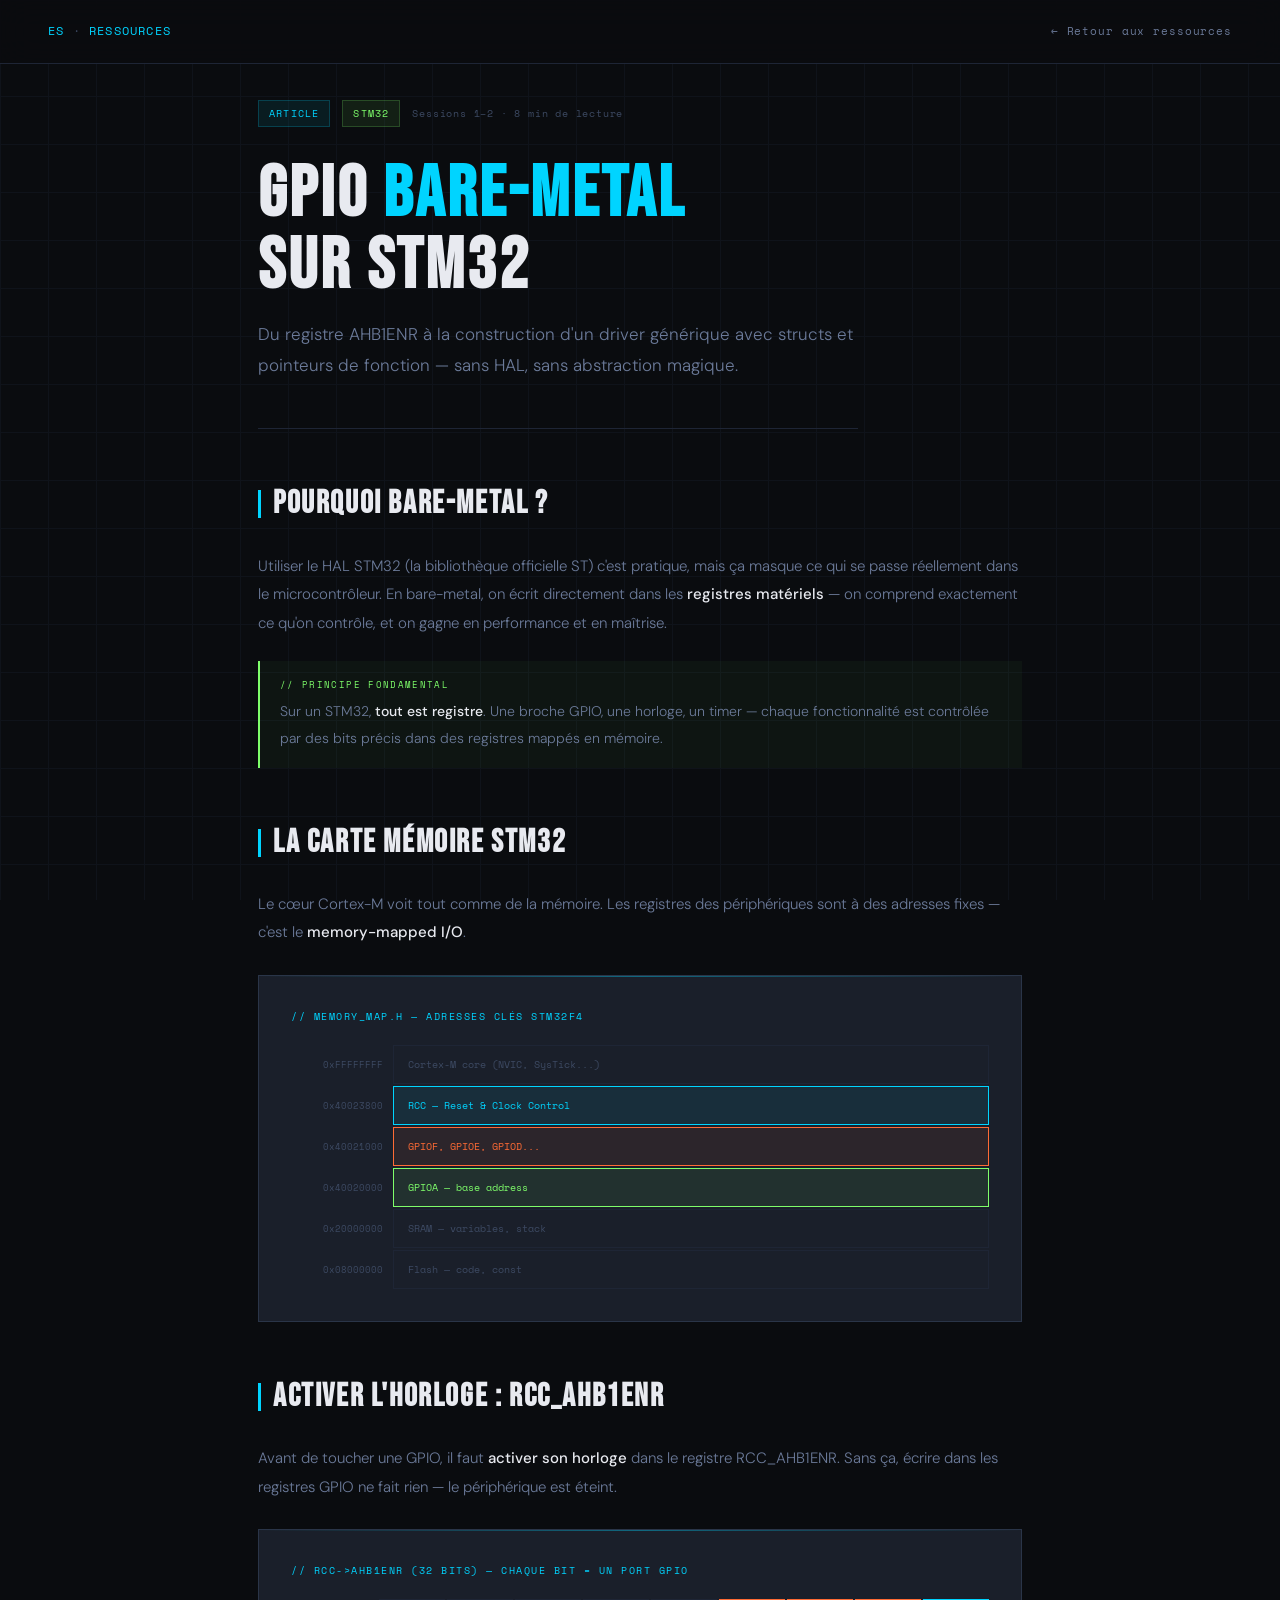
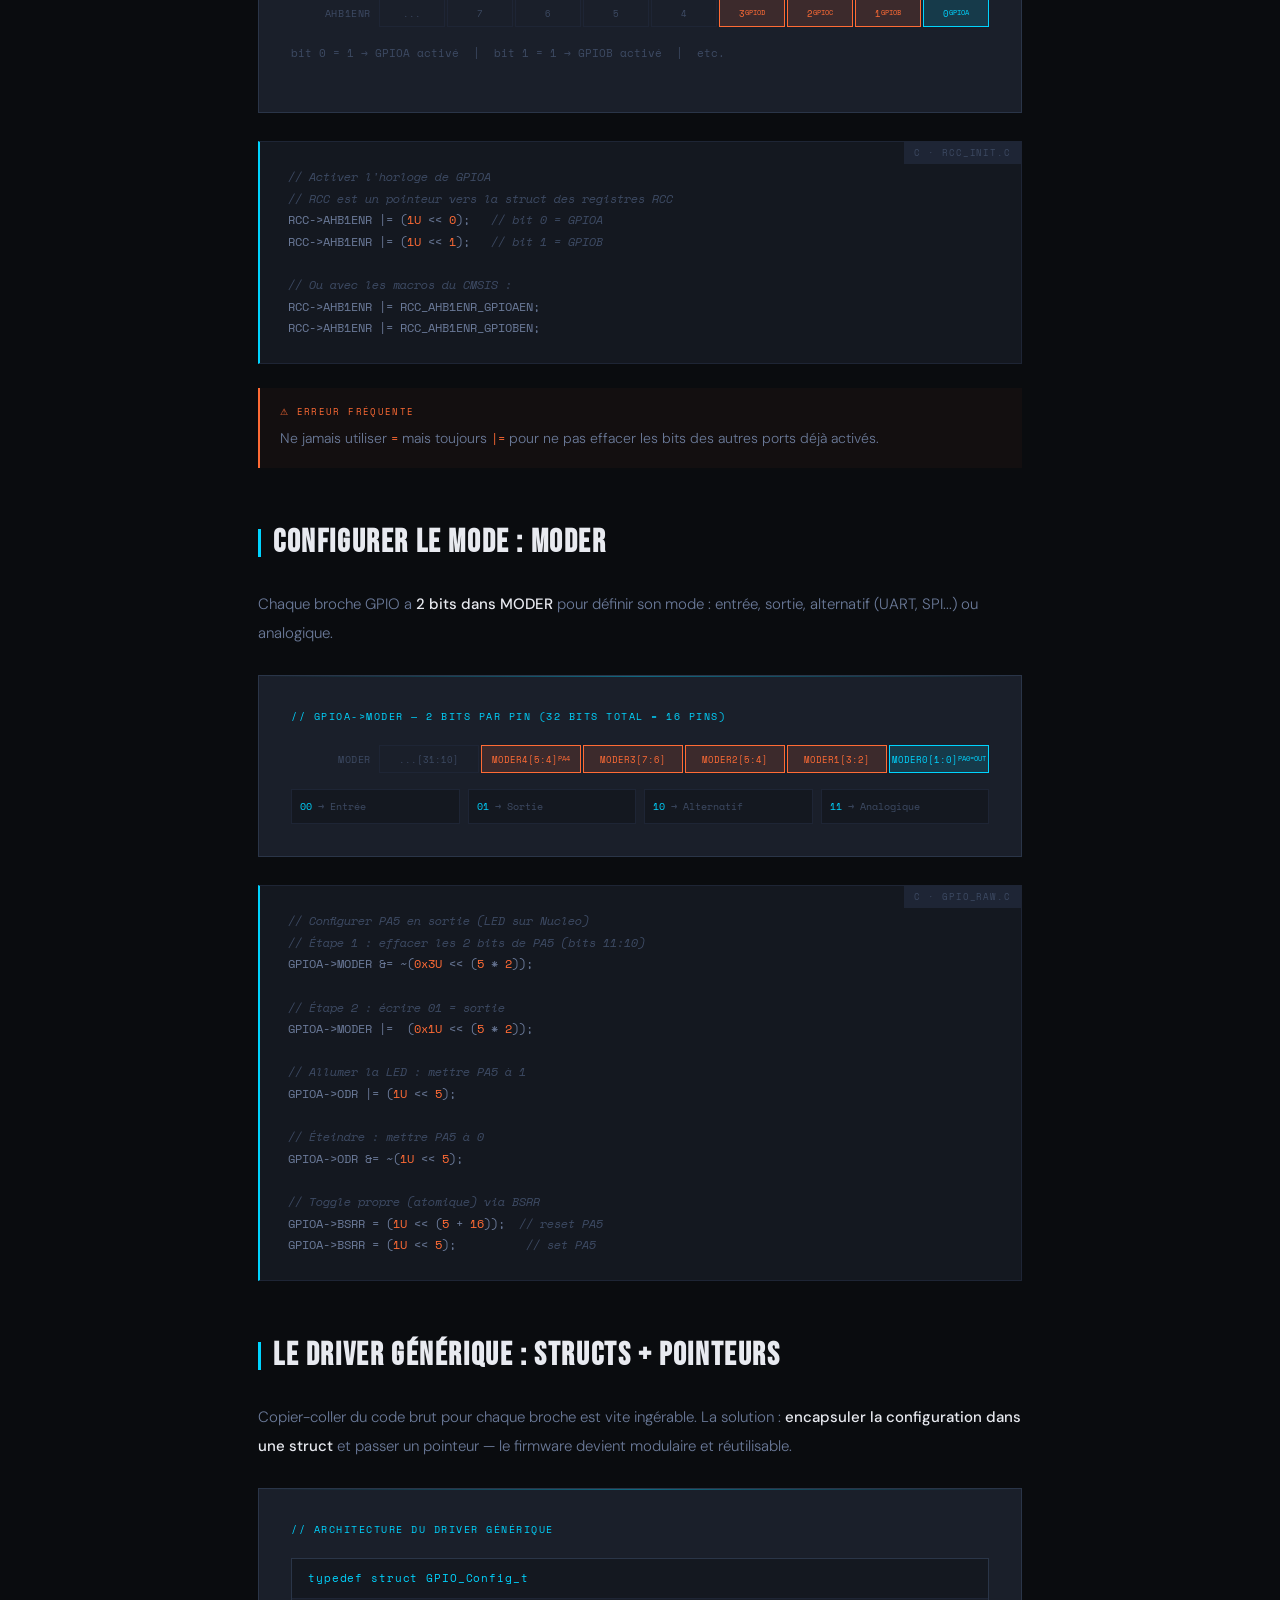
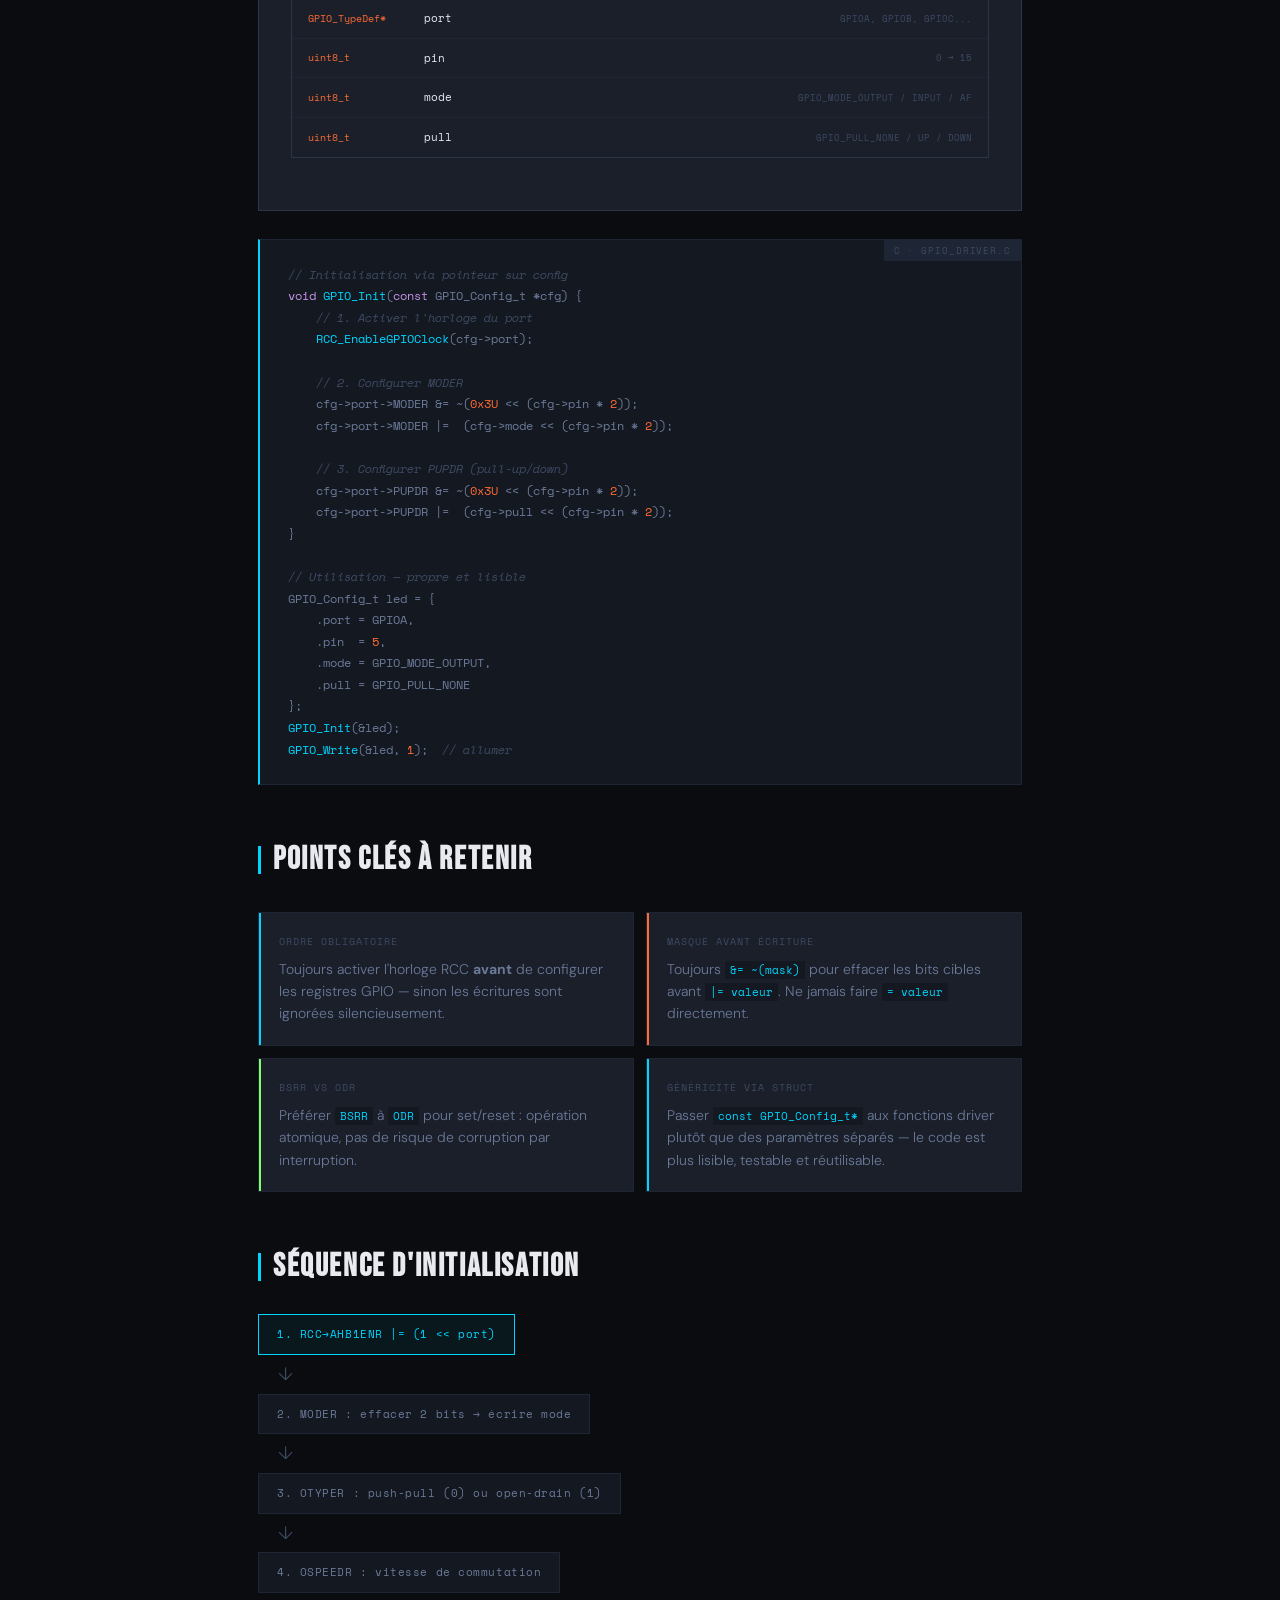
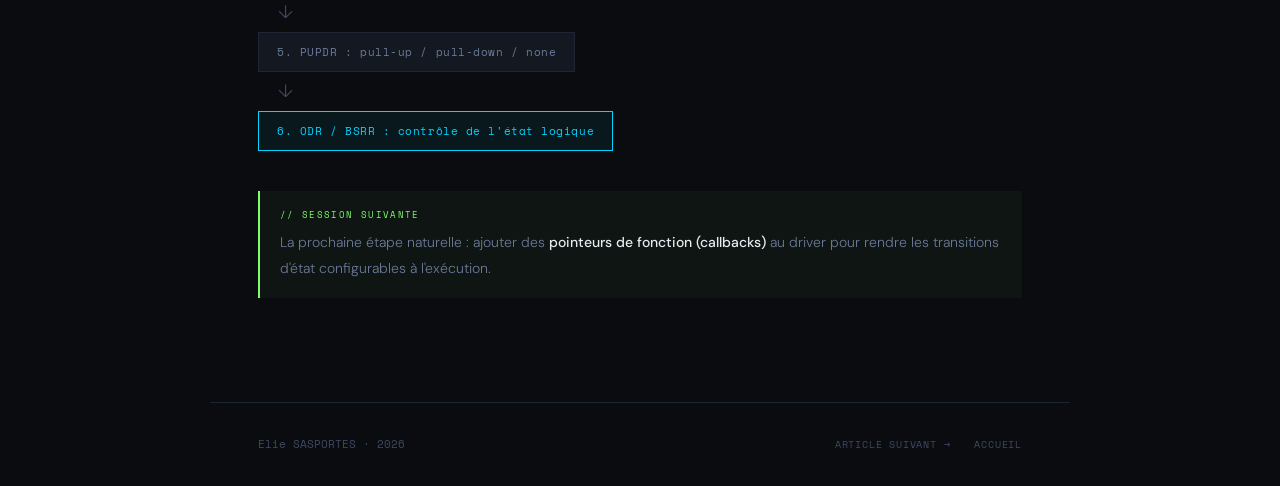
==== article-gpio.html @ da117391 "website and articles" ====
<!DOCTYPE html>
<html lang="fr">
<head>
<meta charset="UTF-8">
<meta name="viewport" content="width=device-width, initial-scale=1.0">
<title>GPIO bare-metal sur STM32 — Elie SASPORTES</title>
<link href="https://fonts.googleapis.com/css2?family=Space+Mono:wght@400;700&family=DM+Sans:opsz,wght@9..40,300;9..40,400;9..40,500&family=Bebas+Neue&display=swap" rel="stylesheet">
<style>
  :root { --bg:#0a0c0f;--bg2:#0f1217;--bg3:#141820;--surface:#1a1f2a;--border:#1e2535;--border-bright:#2a3548;--text:#e8eaf0;--text-muted:#6b7a99;--text-dim:#3d4a63;--accent:#00d4ff;--accent2:#ff6b35;--accent3:#7fff6b; }
  *,*::before,*::after{box-sizing:border-box;margin:0;padding:0}
  html{scroll-behavior:smooth}
  body{background:var(--bg);color:var(--text);font-family:'DM Sans',sans-serif;font-weight:300;line-height:1.7}
  body::before{content:'';position:fixed;inset:0;background-image:linear-gradient(var(--border) 1px,transparent 1px),linear-gradient(90deg,var(--border) 1px,transparent 1px);background-size:48px 48px;opacity:0.3;pointer-events:none;z-index:0}

  nav{position:fixed;top:0;left:0;right:0;z-index:100;display:flex;align-items:center;justify-content:space-between;padding:0 48px;height:64px;background:rgba(10,12,15,0.9);backdrop-filter:blur(16px);border-bottom:1px solid var(--border)}
  .nav-logo{font-family:'Space Mono',monospace;font-size:12px;color:var(--accent);letter-spacing:0.1em;text-decoration:none;text-transform:uppercase}
  .nav-back{font-family:'Space Mono',monospace;font-size:11px;color:var(--text-muted);text-decoration:none;letter-spacing:0.08em;transition:color 0.2s}
  .nav-back:hover{color:var(--accent)}

  .article-wrap{max-width:860px;margin:0 auto;padding:100px 48px 80px;position:relative;z-index:1}

  .article-meta{display:flex;align-items:center;gap:12px;margin-bottom:32px}
  .meta-tag{font-family:'Space Mono',monospace;font-size:10px;color:var(--accent);background:rgba(0,212,255,0.08);border:1px solid rgba(0,212,255,0.2);padding:4px 10px;letter-spacing:0.12em;text-transform:uppercase}
  .meta-info{font-family:'Space Mono',monospace;font-size:10px;color:var(--text-dim);letter-spacing:0.08em}

  h1{font-family:'Bebas Neue',sans-serif;font-size:clamp(40px,6vw,72px);letter-spacing:0.04em;line-height:1;color:var(--text);margin-bottom:16px}
  h1 em{color:var(--accent);font-style:normal}

  .subtitle{font-size:17px;color:var(--text-muted);max-width:600px;line-height:1.8;margin-bottom:48px;padding-bottom:48px;border-bottom:1px solid var(--border)}

  h2{font-family:'Bebas Neue',sans-serif;font-size:32px;letter-spacing:0.05em;color:var(--text);margin:48px 0 20px;display:flex;align-items:center;gap:12px}
  h2::before{content:'';width:3px;height:28px;background:var(--accent);flex-shrink:0}

  h3{font-family:'Space Mono',monospace;font-size:13px;color:var(--accent);letter-spacing:0.1em;text-transform:uppercase;margin:28px 0 12px}

  p{font-size:15px;color:var(--text-muted);line-height:1.9;margin-bottom:16px}
  p strong{color:var(--text);font-weight:500}

  /* CODE BLOCKS */
  .code-block{background:var(--bg3);border:1px solid var(--border);border-left:2px solid var(--accent);padding:24px 28px;margin:24px 0;overflow-x:auto;position:relative}
  .code-block .code-label{position:absolute;top:0;right:0;font-family:'Space Mono',monospace;font-size:9px;color:var(--text-dim);background:var(--border);padding:3px 10px;letter-spacing:0.1em;text-transform:uppercase}
  pre{font-family:'Space Mono',monospace;font-size:12px;line-height:1.8;color:var(--text-muted)}
  .kw{color:#c792ea}
  .cm{color:var(--text-dim);font-style:italic}
  .num{color:var(--accent2)}
  .fn{color:var(--accent)}
  .str{color:var(--accent3)}
  .def{color:#ffcb6b}

  /* VISUAL DIAGRAMS */
  .diagram{background:var(--surface);border:1px solid var(--border-bright);padding:32px;margin:28px 0;position:relative;overflow:hidden}
  .diagram::before{content:'';position:absolute;top:0;left:0;right:0;height:1px;background:linear-gradient(90deg,transparent,var(--accent),transparent);opacity:0.4}
  .diagram-title{font-family:'Space Mono',monospace;font-size:10px;color:var(--accent);letter-spacing:0.15em;text-transform:uppercase;margin-bottom:20px}

  /* REGISTER VISUAL */
  .register{display:flex;flex-direction:column;gap:8px;margin:16px 0}
  .reg-row{display:flex;align-items:center;gap:8px}
  .reg-name{font-family:'Space Mono',monospace;font-size:10px;color:var(--text-dim);width:80px;letter-spacing:0.06em;flex-shrink:0;text-align:right}
  .reg-bits{display:flex;gap:2px;flex:1}
  .reg-bit{height:28px;flex:1;display:flex;align-items:center;justify-content:center;font-family:'Space Mono',monospace;font-size:9px;border:1px solid var(--border);color:var(--text-dim);position:relative}
  .reg-bit.on{background:rgba(0,212,255,0.15);border-color:var(--accent);color:var(--accent)}
  .reg-bit.orange{background:rgba(255,107,53,0.15);border-color:var(--accent2);color:var(--accent2)}
  .reg-bit.green{background:rgba(127,255,107,0.15);border-color:var(--accent3);color:var(--accent3)}
  .reg-bit.grp{flex:2}
  .reg-bit.grp3{flex:3}
  .reg-labels{display:flex;gap:2px;flex:1;margin-left:88px}
  .reg-label{flex:1;font-family:'Space Mono',monospace;font-size:8px;color:var(--text-dim);text-align:center;padding-top:4px}

  /* MEMORY MAP */
  .mem-map{display:flex;flex-direction:column;gap:2px}
  .mem-row{display:flex;align-items:stretch;gap:2px}
  .mem-addr{font-family:'Space Mono',monospace;font-size:9px;color:var(--text-dim);width:100px;display:flex;align-items:center;justify-content:flex-end;padding-right:8px;flex-shrink:0}
  .mem-block{flex:1;padding:10px 14px;font-family:'Space Mono',monospace;font-size:10px;border:1px solid var(--border)}
  .mem-block.active{background:rgba(0,212,255,0.08);border-color:var(--accent);color:var(--accent)}
  .mem-block.orange{background:rgba(255,107,53,0.08);border-color:var(--accent2);color:var(--accent2)}
  .mem-block.green{background:rgba(127,255,107,0.08);border-color:var(--accent3);color:var(--accent3)}
  .mem-block.dim{color:var(--text-dim)}

  /* CONCEPT CARDS */
  .concept-grid{display:grid;grid-template-columns:1fr 1fr;gap:12px;margin:24px 0}
  .concept-card{background:var(--surface);border:1px solid var(--border);padding:20px;position:relative;overflow:hidden}
  .concept-card::after{content:'';position:absolute;top:0;left:0;width:2px;height:100%;background:var(--accent)}
  .concept-card:nth-child(2)::after{background:var(--accent2)}
  .concept-card:nth-child(3)::after{background:var(--accent3)}
  .concept-card:nth-child(4)::after{background:var(--accent)}
  .concept-label{font-family:'Space Mono',monospace;font-size:10px;color:var(--text-dim);letter-spacing:0.1em;text-transform:uppercase;margin-bottom:8px}
  .concept-val{font-size:14px;color:var(--text-muted);line-height:1.6}
  .concept-val code{font-family:'Space Mono',monospace;font-size:11px;color:var(--accent);background:var(--bg3);padding:1px 5px}

  /* CALLOUT */
  .callout{border-left:2px solid var(--accent3);padding:16px 20px;background:rgba(127,255,107,0.04);margin:24px 0}
  .callout-label{font-family:'Space Mono',monospace;font-size:9px;color:var(--accent3);letter-spacing:0.15em;text-transform:uppercase;margin-bottom:6px}
  .callout p{color:var(--text-muted);font-size:14px;margin:0}

  .warn{border-left:2px solid var(--accent2);padding:16px 20px;background:rgba(255,107,53,0.04);margin:24px 0}
  .warn-label{font-family:'Space Mono',monospace;font-size:9px;color:var(--accent2);letter-spacing:0.15em;text-transform:uppercase;margin-bottom:6px}
  .warn p{color:var(--text-muted);font-size:14px;margin:0}

  /* STRUCT DIAGRAM */
  .struct-visual{border:1px solid var(--border-bright);margin:20px 0}
  .struct-header{background:var(--bg3);border-bottom:1px solid var(--border);padding:10px 16px;font-family:'Space Mono',monospace;font-size:11px;color:var(--accent);letter-spacing:0.08em}
  .struct-field{display:flex;align-items:center;border-bottom:1px solid var(--border);padding:10px 16px;gap:16px}
  .struct-field:last-child{border-bottom:none}
  .struct-type{font-family:'Space Mono',monospace;font-size:10px;color:var(--accent2);width:100px;flex-shrink:0}
  .struct-name{font-family:'Space Mono',monospace;font-size:11px;color:var(--text);flex:1}
  .struct-desc{font-family:'Space Mono',monospace;font-size:9px;color:var(--text-dim);text-align:right}

  /* FLOW */
  .flow{display:flex;flex-direction:column;gap:0;align-items:flex-start;margin:20px 0}
  .flow-step{display:flex;align-items:center;gap:12px;position:relative}
  .flow-box{background:var(--bg3);border:1px solid var(--border);padding:10px 18px;font-family:'Space Mono',monospace;font-size:11px;color:var(--text-muted);letter-spacing:0.05em}
  .flow-box.accent{border-color:var(--accent);color:var(--accent);background:rgba(0,212,255,0.06)}
  .flow-arrow{color:var(--text-dim);font-size:18px;padding:4px 0;margin-left:20px}

  footer{border-top:1px solid var(--border);padding:32px 48px;display:flex;justify-content:space-between;align-items:center;position:relative;z-index:1;max-width:860px;margin:0 auto}
  .footer-nav{display:flex;gap:24px}
  .footer-nav a{font-family:'Space Mono',monospace;font-size:10px;color:var(--text-dim);text-decoration:none;letter-spacing:0.08em;text-transform:uppercase;transition:color 0.2s}
  .footer-nav a:hover{color:var(--accent)}

  ::-webkit-scrollbar{width:4px}
  ::-webkit-scrollbar-track{background:var(--bg)}
  ::-webkit-scrollbar-thumb{background:var(--border-bright)}

  @media(max-width:640px){.article-wrap{padding:88px 20px 48px}.concept-grid{grid-template-columns:1fr}nav{padding:0 20px}}
</style>
</head>
<body>

<nav>
  <a href="index.html" class="nav-logo">ES <span style="color:var(--text-dim)">·</span> Ressources</a>
  <a href="index.html#resources" class="nav-back">← Retour aux ressources</a>
</nav>

<div class="article-wrap">

  <div class="article-meta">
    <span class="meta-tag">Article</span>
    <span class="meta-tag" style="color:var(--accent3);background:rgba(127,255,107,0.08);border-color:rgba(127,255,107,0.2)">STM32</span>
    <span class="meta-info">Sessions 1–2 · 8 min de lecture</span>
  </div>

  <h1>GPIO <em>Bare-Metal</em><br>sur STM32</h1>
  <p class="subtitle">Du registre AHB1ENR à la construction d'un driver générique avec structs et pointeurs de fonction — sans HAL, sans abstraction magique.</p>

  <!-- ── SECTION 1 ── -->
  <h2>Pourquoi bare-metal ?</h2>
  <p>Utiliser le HAL STM32 (la bibliothèque officielle ST) c'est pratique, mais ça masque ce qui se passe réellement dans le microcontrôleur. En bare-metal, on écrit directement dans les <strong>registres matériels</strong> — on comprend exactement ce qu'on contrôle, et on gagne en performance et en maîtrise.</p>

  <div class="callout">
    <div class="callout-label">// principe fondamental</div>
    <p>Sur un STM32, <strong>tout est registre</strong>. Une broche GPIO, une horloge, un timer — chaque fonctionnalité est contrôlée par des bits précis dans des registres mappés en mémoire.</p>
  </div>

  <!-- ── SECTION 2 ── -->
  <h2>La carte mémoire STM32</h2>
  <p>Le cœur Cortex-M voit tout comme de la mémoire. Les registres des périphériques sont à des adresses fixes — c'est le <strong>memory-mapped I/O</strong>.</p>

  <div class="diagram">
    <div class="diagram-title">// memory_map.h — adresses clés STM32F4</div>
    <div class="mem-map">
      <div class="mem-row"><div class="mem-addr">0xFFFFFFFF</div><div class="mem-block dim">Cortex-M core (NVIC, SysTick...)</div></div>
      <div class="mem-row"><div class="mem-addr">0x40023800</div><div class="mem-block active">RCC — Reset &amp; Clock Control</div></div>
      <div class="mem-row"><div class="mem-addr">0x40021000</div><div class="mem-block orange">GPIOF, GPIOE, GPIOD...</div></div>
      <div class="mem-row"><div class="mem-addr">0x40020000</div><div class="mem-block green">GPIOA — base address</div></div>
      <div class="mem-row"><div class="mem-addr">0x20000000</div><div class="mem-block dim">SRAM — variables, stack</div></div>
      <div class="mem-row"><div class="mem-addr">0x08000000</div><div class="mem-block dim">Flash — code, const</div></div>
    </div>
  </div>

  <!-- ── SECTION 3 ── -->
  <h2>Activer l'horloge : RCC_AHB1ENR</h2>
  <p>Avant de toucher une GPIO, il faut <strong>activer son horloge</strong> dans le registre RCC_AHB1ENR. Sans ça, écrire dans les registres GPIO ne fait rien — le périphérique est éteint.</p>

  <div class="diagram">
    <div class="diagram-title">// RCC->AHB1ENR (32 bits) — chaque bit = un port GPIO</div>
    <div class="register">
      <div class="reg-row">
        <div class="reg-name">AHB1ENR</div>
        <div class="reg-bits">
          <div class="reg-bit">...</div>
          <div class="reg-bit">7</div>
          <div class="reg-bit">6</div>
          <div class="reg-bit">5</div>
          <div class="reg-bit">4</div>
          <div class="reg-bit orange">3<br><span style="font-size:7px">GPIOD</span></div>
          <div class="reg-bit orange">2<br><span style="font-size:7px">GPIOC</span></div>
          <div class="reg-bit orange">1<br><span style="font-size:7px">GPIOB</span></div>
          <div class="reg-bit on">0<br><span style="font-size:7px">GPIOA</span></div>
        </div>
      </div>
    </div>
    <p style="font-family:'Space Mono',monospace;font-size:11px;color:var(--text-dim);margin-top:12px">bit 0 = 1 → GPIOA activé &nbsp;|&nbsp; bit 1 = 1 → GPIOB activé &nbsp;|&nbsp; etc.</p>
  </div>

  <div class="code-block">
    <span class="code-label">C · rcc_init.c</span>
    <pre><span class="cm">// Activer l'horloge de GPIOA</span>
<span class="cm">// RCC est un pointeur vers la struct des registres RCC</span>
RCC-&gt;AHB1ENR |= (<span class="num">1U</span> &lt;&lt; <span class="num">0</span>);   <span class="cm">// bit 0 = GPIOA</span>
RCC-&gt;AHB1ENR |= (<span class="num">1U</span> &lt;&lt; <span class="num">1</span>);   <span class="cm">// bit 1 = GPIOB</span>

<span class="cm">// Ou avec les macros du CMSIS :</span>
RCC-&gt;AHB1ENR |= RCC_AHB1ENR_GPIOAEN;
RCC-&gt;AHB1ENR |= RCC_AHB1ENR_GPIOBEN;</pre>
  </div>

  <div class="warn">
    <div class="warn-label">⚠ erreur fréquente</div>
    <p>Ne jamais utiliser <code style="font-family:'Space Mono',monospace;color:var(--accent2);font-size:12px">=</code> mais toujours <code style="font-family:'Space Mono',monospace;color:var(--accent2);font-size:12px">|=</code> pour ne pas effacer les bits des autres ports déjà activés.</p>
  </div>

  <!-- ── SECTION 4 ── -->
  <h2>Configurer le mode : MODER</h2>
  <p>Chaque broche GPIO a <strong>2 bits dans MODER</strong> pour définir son mode : entrée, sortie, alternatif (UART, SPI...) ou analogique.</p>

  <div class="diagram">
    <div class="diagram-title">// GPIOA->MODER — 2 bits par pin (32 bits total = 16 pins)</div>
    <div class="register">
      <div class="reg-row">
        <div class="reg-name">MODER</div>
        <div class="reg-bits">
          <div class="reg-bit grp">...[31:10]</div>
          <div class="reg-bit grp orange on">MODER4[5:4]<br><span style="font-size:7px">PA4</span></div>
          <div class="reg-bit grp orange">MODER3[7:6]</div>
          <div class="reg-bit grp orange">MODER2[5:4]</div>
          <div class="reg-bit grp orange">MODER1[3:2]</div>
          <div class="reg-bit grp on">MODER0[1:0]<br><span style="font-size:7px">PA0=OUT</span></div>
        </div>
      </div>
    </div>
    <div style="margin-top:16px;display:grid;grid-template-columns:repeat(4,1fr);gap:8px">
      <div style="font-family:'Space Mono',monospace;font-size:10px;padding:8px;background:var(--bg3);border:1px solid var(--border);color:var(--text-dim)"><span style="color:var(--accent)">00</span> → Entrée</div>
      <div style="font-family:'Space Mono',monospace;font-size:10px;padding:8px;background:var(--bg3);border:1px solid var(--border);color:var(--text-dim)"><span style="color:var(--accent)">01</span> → Sortie</div>
      <div style="font-family:'Space Mono',monospace;font-size:10px;padding:8px;background:var(--bg3);border:1px solid var(--border);color:var(--text-dim)"><span style="color:var(--accent)">10</span> → Alternatif</div>
      <div style="font-family:'Space Mono',monospace;font-size:10px;padding:8px;background:var(--bg3);border:1px solid var(--border);color:var(--text-dim)"><span style="color:var(--accent)">11</span> → Analogique</div>
    </div>
  </div>

  <div class="code-block">
    <span class="code-label">C · gpio_raw.c</span>
    <pre><span class="cm">// Configurer PA5 en sortie (LED sur Nucleo)</span>
<span class="cm">// Étape 1 : effacer les 2 bits de PA5 (bits 11:10)</span>
GPIOA-&gt;MODER &amp;= ~(<span class="num">0x3U</span> &lt;&lt; (<span class="num">5</span> * <span class="num">2</span>));

<span class="cm">// Étape 2 : écrire 01 = sortie</span>
GPIOA-&gt;MODER |=  (<span class="num">0x1U</span> &lt;&lt; (<span class="num">5</span> * <span class="num">2</span>));

<span class="cm">// Allumer la LED : mettre PA5 à 1</span>
GPIOA-&gt;ODR |= (<span class="num">1U</span> &lt;&lt; <span class="num">5</span>);

<span class="cm">// Éteindre : mettre PA5 à 0</span>
GPIOA-&gt;ODR &amp;= ~(<span class="num">1U</span> &lt;&lt; <span class="num">5</span>);

<span class="cm">// Toggle propre (atomique) via BSRR</span>
GPIOA-&gt;BSRR = (<span class="num">1U</span> &lt;&lt; (<span class="num">5</span> + <span class="num">16</span>));  <span class="cm">// reset PA5</span>
GPIOA-&gt;BSRR = (<span class="num">1U</span> &lt;&lt; <span class="num">5</span>);          <span class="cm">// set PA5</span></pre>
  </div>

  <!-- ── SECTION 5 ── -->
  <h2>Le driver générique : structs + pointeurs</h2>
  <p>Copier-coller du code brut pour chaque broche est vite ingérable. La solution : <strong>encapsuler la configuration dans une struct</strong> et passer un pointeur — le firmware devient modulaire et réutilisable.</p>

  <div class="diagram">
    <div class="diagram-title">// Architecture du driver générique</div>
    <div class="struct-visual">
      <div class="struct-header">typedef struct GPIO_Config_t</div>
      <div class="struct-field">
        <div class="struct-type">GPIO_TypeDef*</div>
        <div class="struct-name">port</div>
        <div class="struct-desc">GPIOA, GPIOB, GPIOC...</div>
      </div>
      <div class="struct-field">
        <div class="struct-type">uint8_t</div>
        <div class="struct-name">pin</div>
        <div class="struct-desc">0 → 15</div>
      </div>
      <div class="struct-field">
        <div class="struct-type">uint8_t</div>
        <div class="struct-name">mode</div>
        <div class="struct-desc">GPIO_MODE_OUTPUT / INPUT / AF</div>
      </div>
      <div class="struct-field">
        <div class="struct-type">uint8_t</div>
        <div class="struct-name">pull</div>
        <div class="struct-desc">GPIO_PULL_NONE / UP / DOWN</div>
      </div>
    </div>
  </div>

  <div class="code-block">
    <span class="code-label">C · gpio_driver.c</span>
    <pre><span class="cm">// Initialisation via pointeur sur config</span>
<span class="kw">void</span> <span class="fn">GPIO_Init</span>(<span class="kw">const</span> GPIO_Config_t *cfg) {
    <span class="cm">// 1. Activer l'horloge du port</span>
    <span class="fn">RCC_EnableGPIOClock</span>(cfg-&gt;port);

    <span class="cm">// 2. Configurer MODER</span>
    cfg-&gt;port-&gt;MODER &amp;= ~(<span class="num">0x3U</span> &lt;&lt; (cfg-&gt;pin * <span class="num">2</span>));
    cfg-&gt;port-&gt;MODER |=  (cfg-&gt;mode &lt;&lt; (cfg-&gt;pin * <span class="num">2</span>));

    <span class="cm">// 3. Configurer PUPDR (pull-up/down)</span>
    cfg-&gt;port-&gt;PUPDR &amp;= ~(<span class="num">0x3U</span> &lt;&lt; (cfg-&gt;pin * <span class="num">2</span>));
    cfg-&gt;port-&gt;PUPDR |=  (cfg-&gt;pull &lt;&lt; (cfg-&gt;pin * <span class="num">2</span>));
}

<span class="cm">// Utilisation — propre et lisible</span>
GPIO_Config_t led = {
    .port = GPIOA,
    .pin  = <span class="num">5</span>,
    .mode = GPIO_MODE_OUTPUT,
    .pull = GPIO_PULL_NONE
};
<span class="fn">GPIO_Init</span>(&amp;led);
<span class="fn">GPIO_Write</span>(&amp;led, <span class="num">1</span>);  <span class="cm">// allumer</span></pre>
  </div>

  <!-- ── SECTION 6 : POINTS CLÉS ── -->
  <h2>Points clés à retenir</h2>

  <div class="concept-grid">
    <div class="concept-card">
      <div class="concept-label">Ordre obligatoire</div>
      <div class="concept-val">Toujours activer l'horloge RCC <strong>avant</strong> de configurer les registres GPIO — sinon les écritures sont ignorées silencieusement.</div>
    </div>
    <div class="concept-card">
      <div class="concept-label">Masque avant écriture</div>
      <div class="concept-val">Toujours <code>&amp;= ~(mask)</code> pour effacer les bits cibles avant <code>|= valeur</code>. Ne jamais faire <code>= valeur</code> directement.</div>
    </div>
    <div class="concept-card">
      <div class="concept-label">BSRR vs ODR</div>
      <div class="concept-val">Préférer <code>BSRR</code> à <code>ODR</code> pour set/reset : opération atomique, pas de risque de corruption par interruption.</div>
    </div>
    <div class="concept-card">
      <div class="concept-label">Généricité via struct</div>
      <div class="concept-val">Passer <code>const GPIO_Config_t*</code> aux fonctions driver plutôt que des paramètres séparés — le code est plus lisible, testable et réutilisable.</div>
    </div>
  </div>

  <!-- ── SECTION 7 : FLOW ── -->
  <h2>Séquence d'initialisation</h2>
  <div class="flow">
    <div class="flow-step"><div class="flow-box accent">1. RCC→AHB1ENR |= (1 &lt;&lt; port)</div></div>
    <div class="flow-arrow">↓</div>
    <div class="flow-step"><div class="flow-box">2. MODER : effacer 2 bits → écrire mode</div></div>
    <div class="flow-arrow">↓</div>
    <div class="flow-step"><div class="flow-box">3. OTYPER : push-pull (0) ou open-drain (1)</div></div>
    <div class="flow-arrow">↓</div>
    <div class="flow-step"><div class="flow-box">4. OSPEEDR : vitesse de commutation</div></div>
    <div class="flow-arrow">↓</div>
    <div class="flow-step"><div class="flow-box">5. PUPDR : pull-up / pull-down / none</div></div>
    <div class="flow-arrow">↓</div>
    <div class="flow-step"><div class="flow-box accent">6. ODR / BSRR : contrôle de l'état logique</div></div>
  </div>

  <div class="callout" style="margin-top:40px">
    <div class="callout-label">// session suivante</div>
    <p>La prochaine étape naturelle : ajouter des <strong>pointeurs de fonction (callbacks)</strong> au driver pour rendre les transitions d'état configurables à l'exécution.</p>
  </div>

</div>

<footer style="max-width:860px;margin:0 auto;padding:32px 48px;border-top:1px solid var(--border);display:flex;justify-content:space-between;align-items:center;position:relative;z-index:1">
  <div style="font-family:'Space Mono',monospace;font-size:11px;color:var(--text-dim)">Elie SASPORTES · 2026</div>
  <div style="display:flex;gap:24px">
    <a href="article-architecture.html" style="font-family:'Space Mono',monospace;font-size:10px;color:var(--text-dim);text-decoration:none;letter-spacing:0.08em;text-transform:uppercase;transition:color 0.2s" onmouseover="this.style.color='var(--accent)'" onmouseout="this.style.color='var(--text-dim)'">Article suivant →</a>
    <a href="index.html" style="font-family:'Space Mono',monospace;font-size:10px;color:var(--text-dim);text-decoration:none;letter-spacing:0.08em;text-transform:uppercase;transition:color 0.2s" onmouseover="this.style.color='var(--accent)'" onmouseout="this.style.color='var(--text-dim)'">Accueil</a>
  </div>
</footer>

</body>
</html>
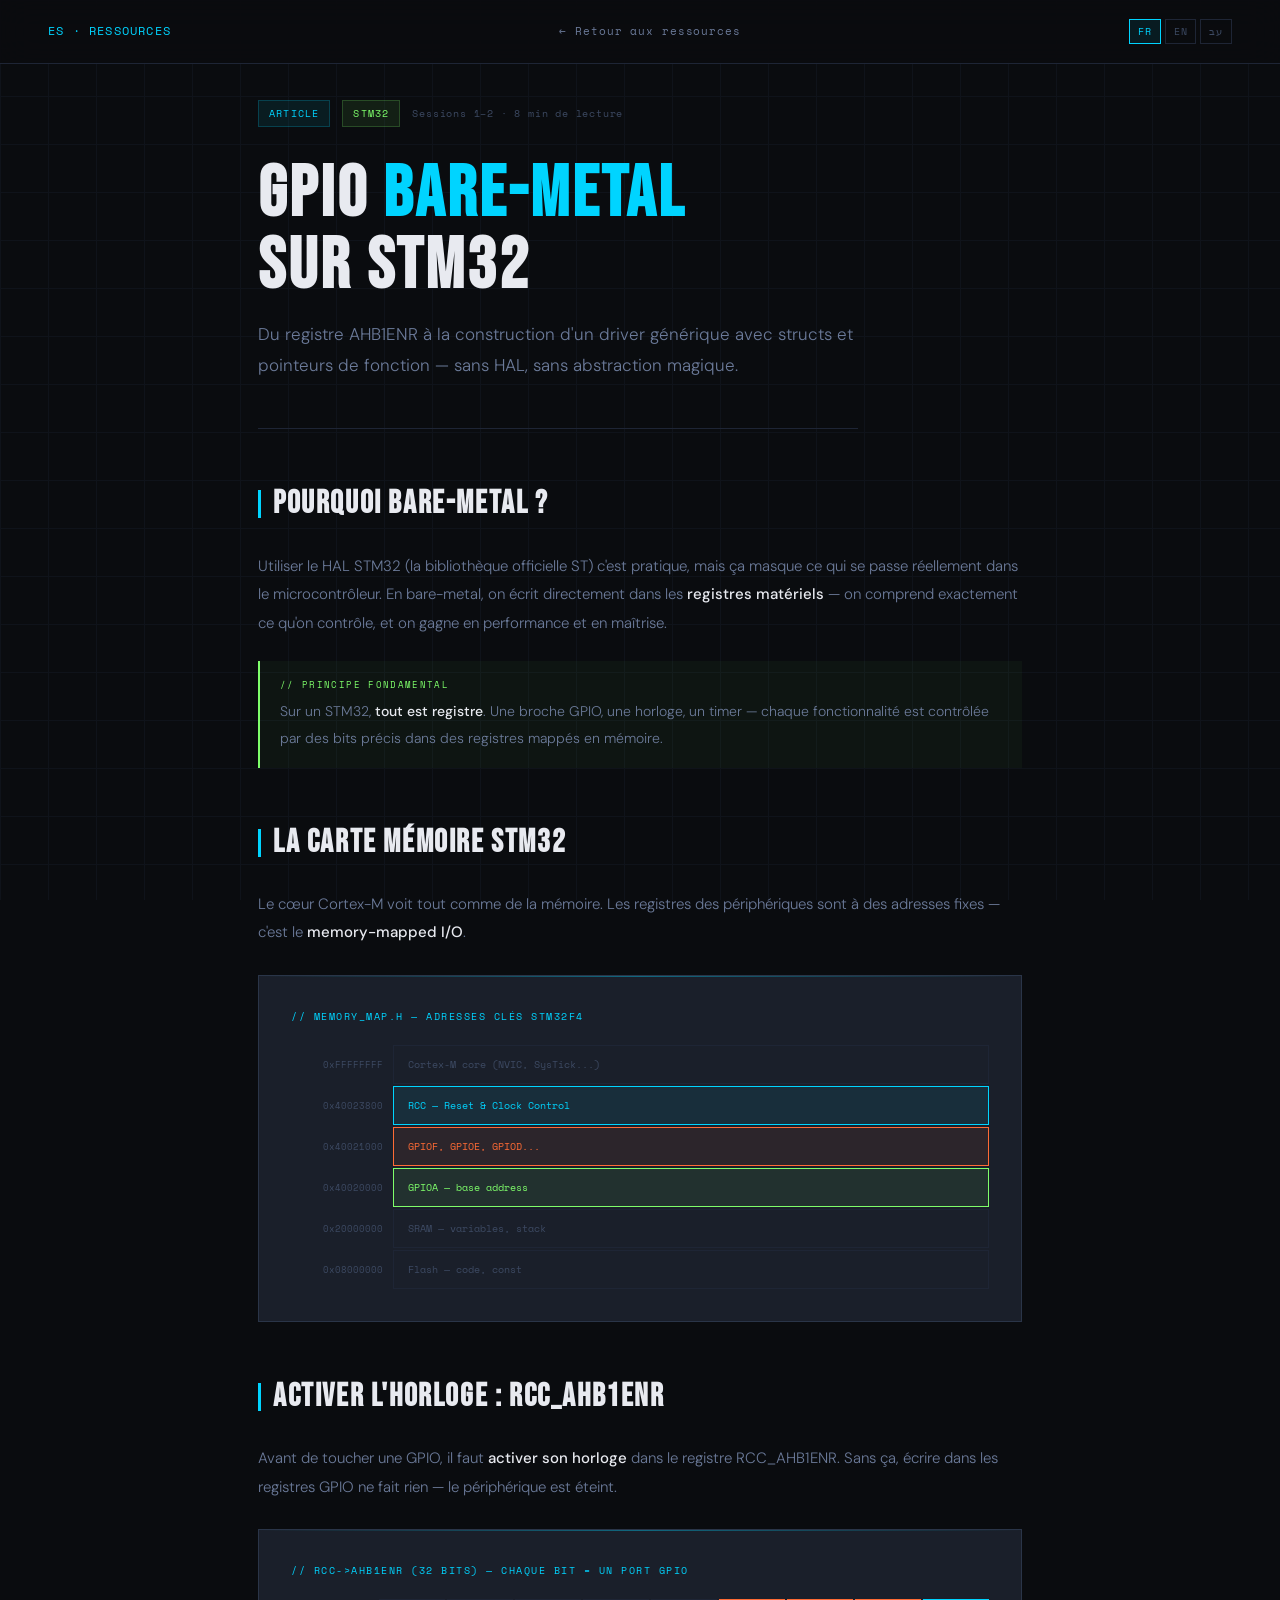
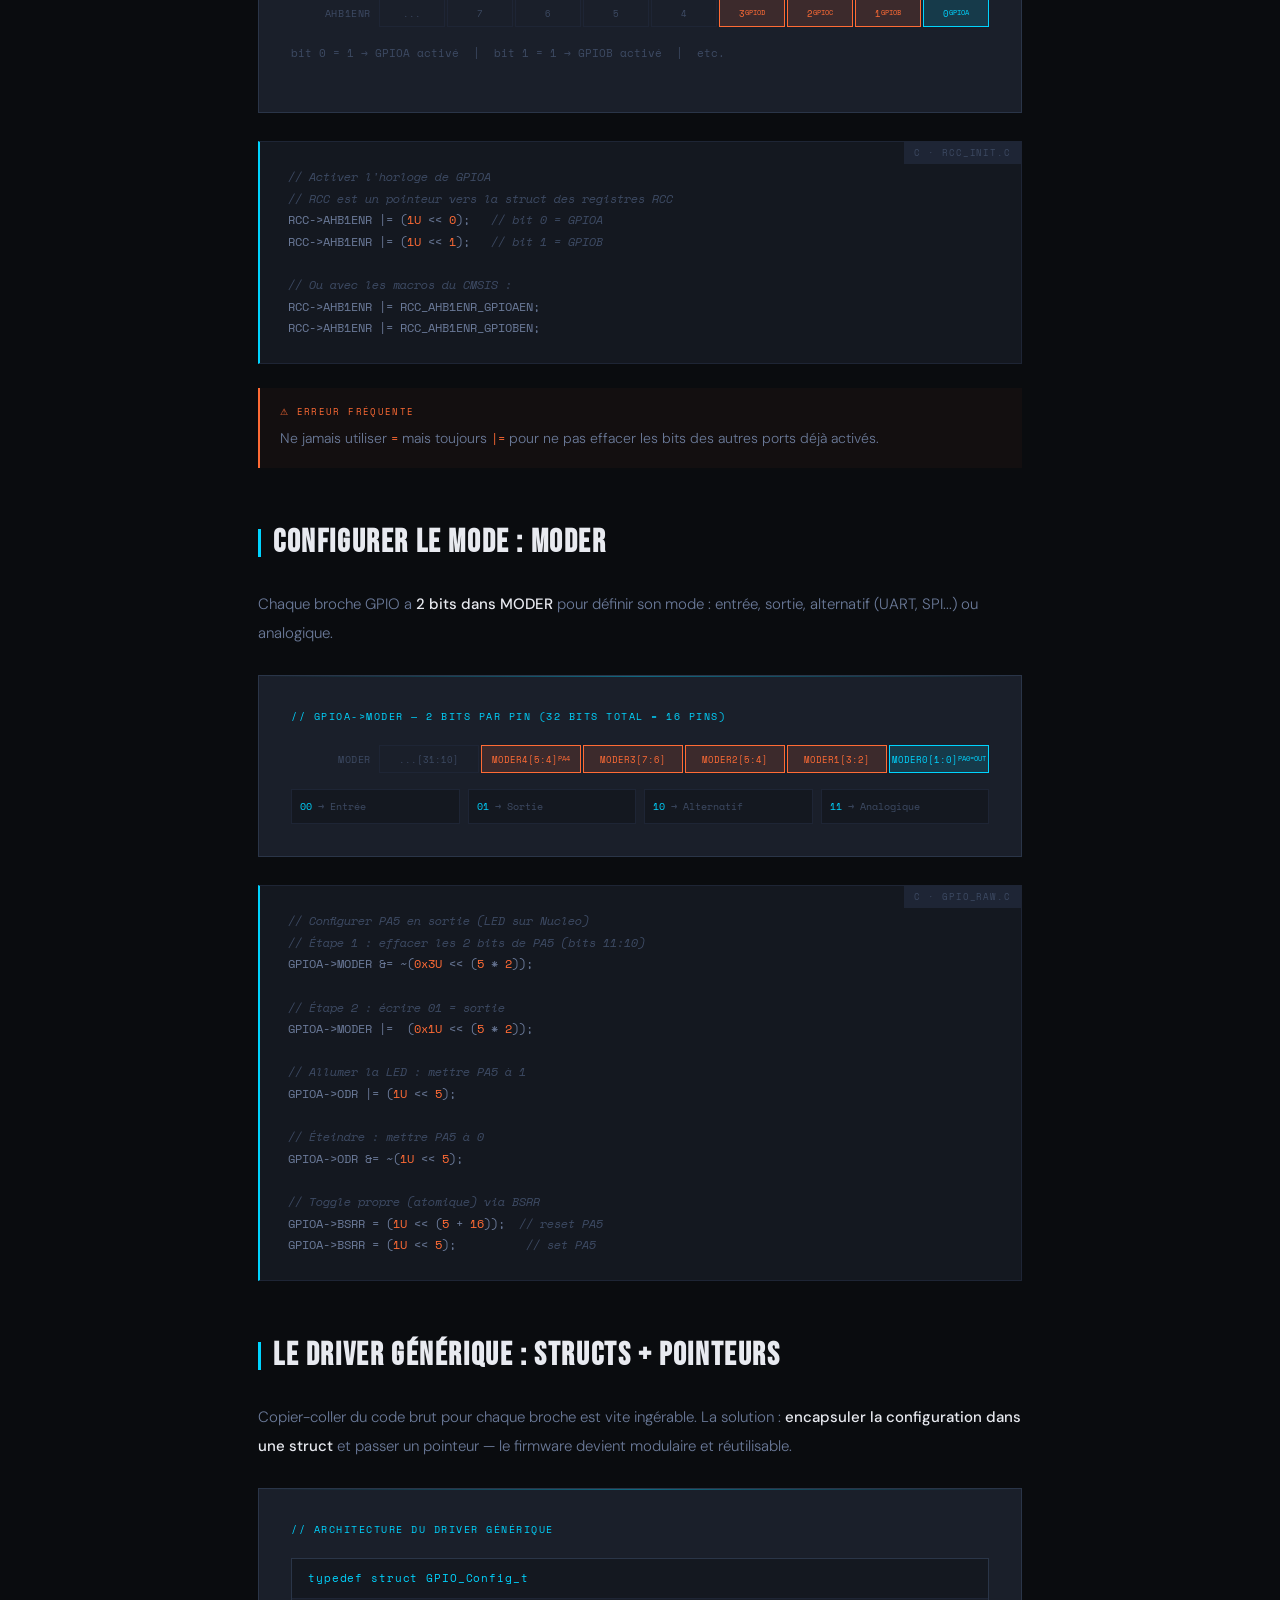
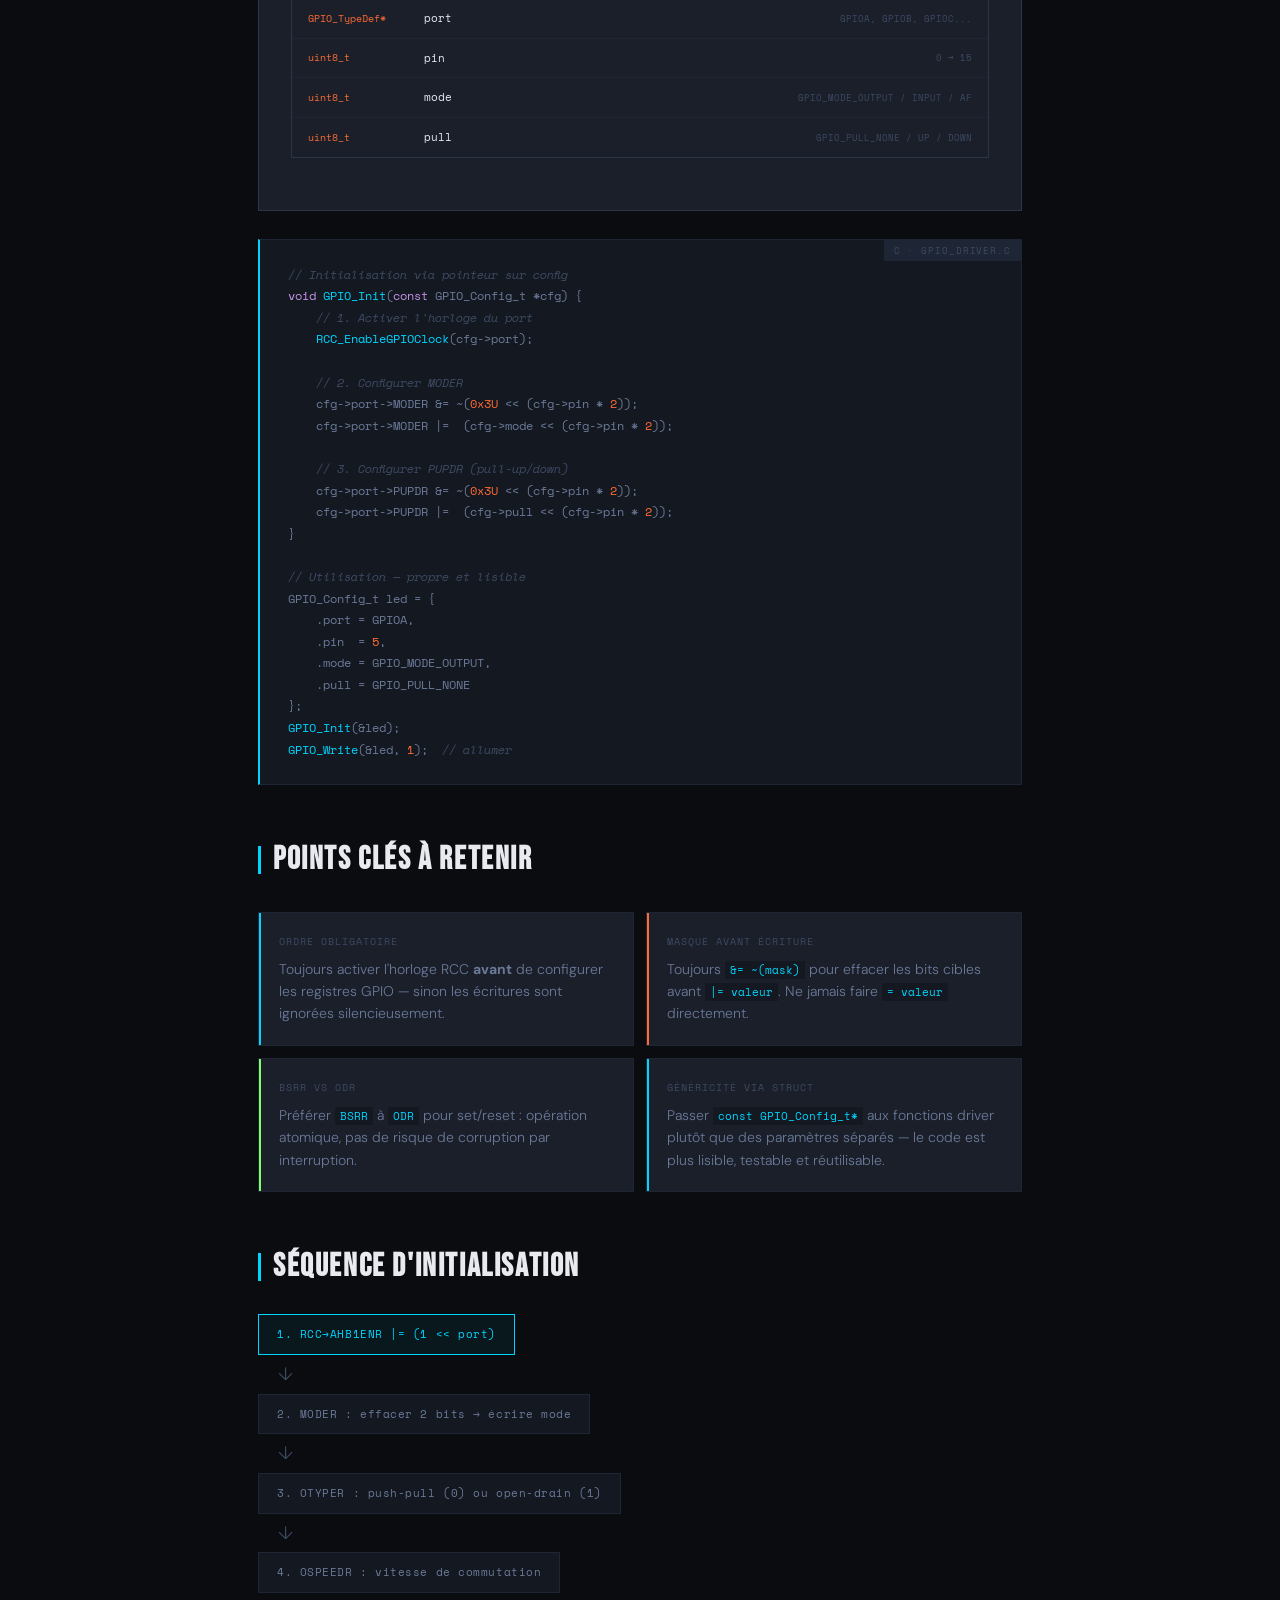
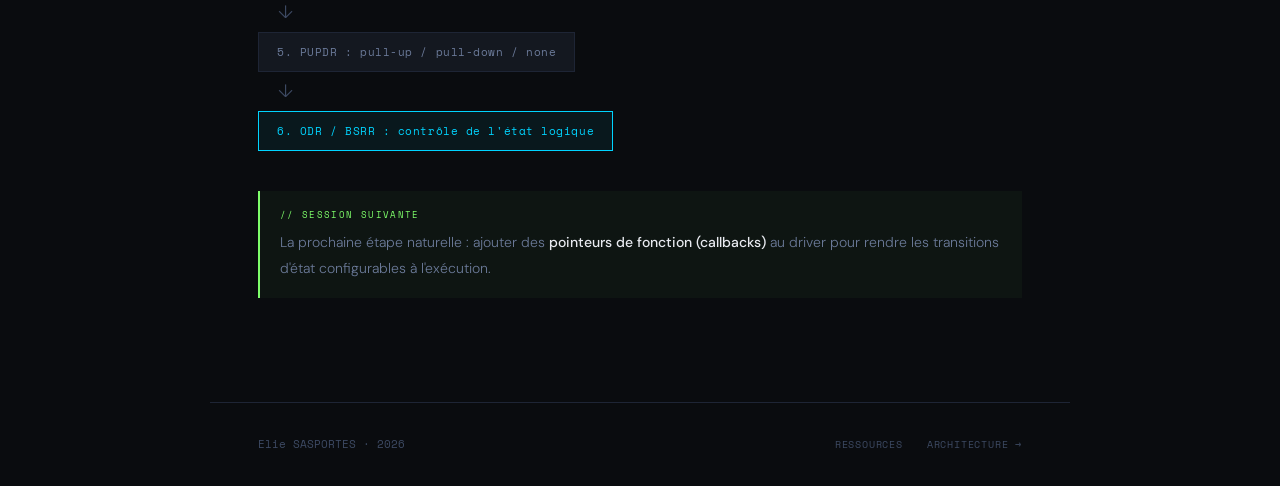
==== commit 3c8aeceb: "newsletter disabled" ====
--- a/article-gpio.html
+++ b/article-gpio.html
@@ -122,6 +122,10 @@
   ::-webkit-scrollbar-thumb{background:var(--border-bright)}
 
   @media(max-width:640px){.article-wrap{padding:88px 20px 48px}.concept-grid{grid-template-columns:1fr}nav{padding:0 20px}}
+  .art-lang-switcher{display:flex;gap:4px;align-items:center}
+  .art-lang-btn{font-family:'Space Mono',monospace;font-size:10px;padding:4px 8px;background:transparent;border:1px solid var(--border);color:var(--text-dim);cursor:pointer;letter-spacing:.08em;transition:all .2s}
+  .art-lang-btn:hover{border-color:var(--accent);color:var(--accent)}
+  .art-lang-btn.active{border-color:var(--accent);color:var(--accent);background:rgba(0,212,255,0.08)}
 </style>
 </head>
 <body>
@@ -362,10 +366,11 @@
 <footer style="max-width:860px;margin:0 auto;padding:32px 48px;border-top:1px solid var(--border);display:flex;justify-content:space-between;align-items:center;position:relative;z-index:1">
   <div style="font-family:'Space Mono',monospace;font-size:11px;color:var(--text-dim)">Elie SASPORTES · 2026</div>
   <div style="display:flex;gap:24px">
-    <a href="article-architecture.html" style="font-family:'Space Mono',monospace;font-size:10px;color:var(--text-dim);text-decoration:none;letter-spacing:0.08em;text-transform:uppercase;transition:color 0.2s" onmouseover="this.style.color='var(--accent)'" onmouseout="this.style.color='var(--text-dim)'">Article suivant →</a>
-    <a href="index.html" style="font-family:'Space Mono',monospace;font-size:10px;color:var(--text-dim);text-decoration:none;letter-spacing:0.08em;text-transform:uppercase;transition:color 0.2s" onmouseover="this.style.color='var(--accent)'" onmouseout="this.style.color='var(--text-dim)'">Accueil</a>
+    <a href="index.html#resources" style="font-family:'Space Mono',monospace;font-size:10px;color:var(--text-dim);text-decoration:none;letter-spacing:0.08em;text-transform:uppercase;transition:color 0.2s" onmouseover="this.style.color='var(--accent)'" onmouseout="this.style.color='var(--text-dim)'">Ressources</a>
+    <a href="article-architecture.html" style="font-family:'Space Mono',monospace;font-size:10px;color:var(--text-dim);text-decoration:none;letter-spacing:0.08em;text-transform:uppercase;transition:color 0.2s" onmouseover="this.style.color='var(--accent)'" onmouseout="this.style.color='var(--text-dim)'">Architecture →</a>
   </div>
 </footer>
 
+<script src="article-lang.js"></script>
 </body>
 </html>
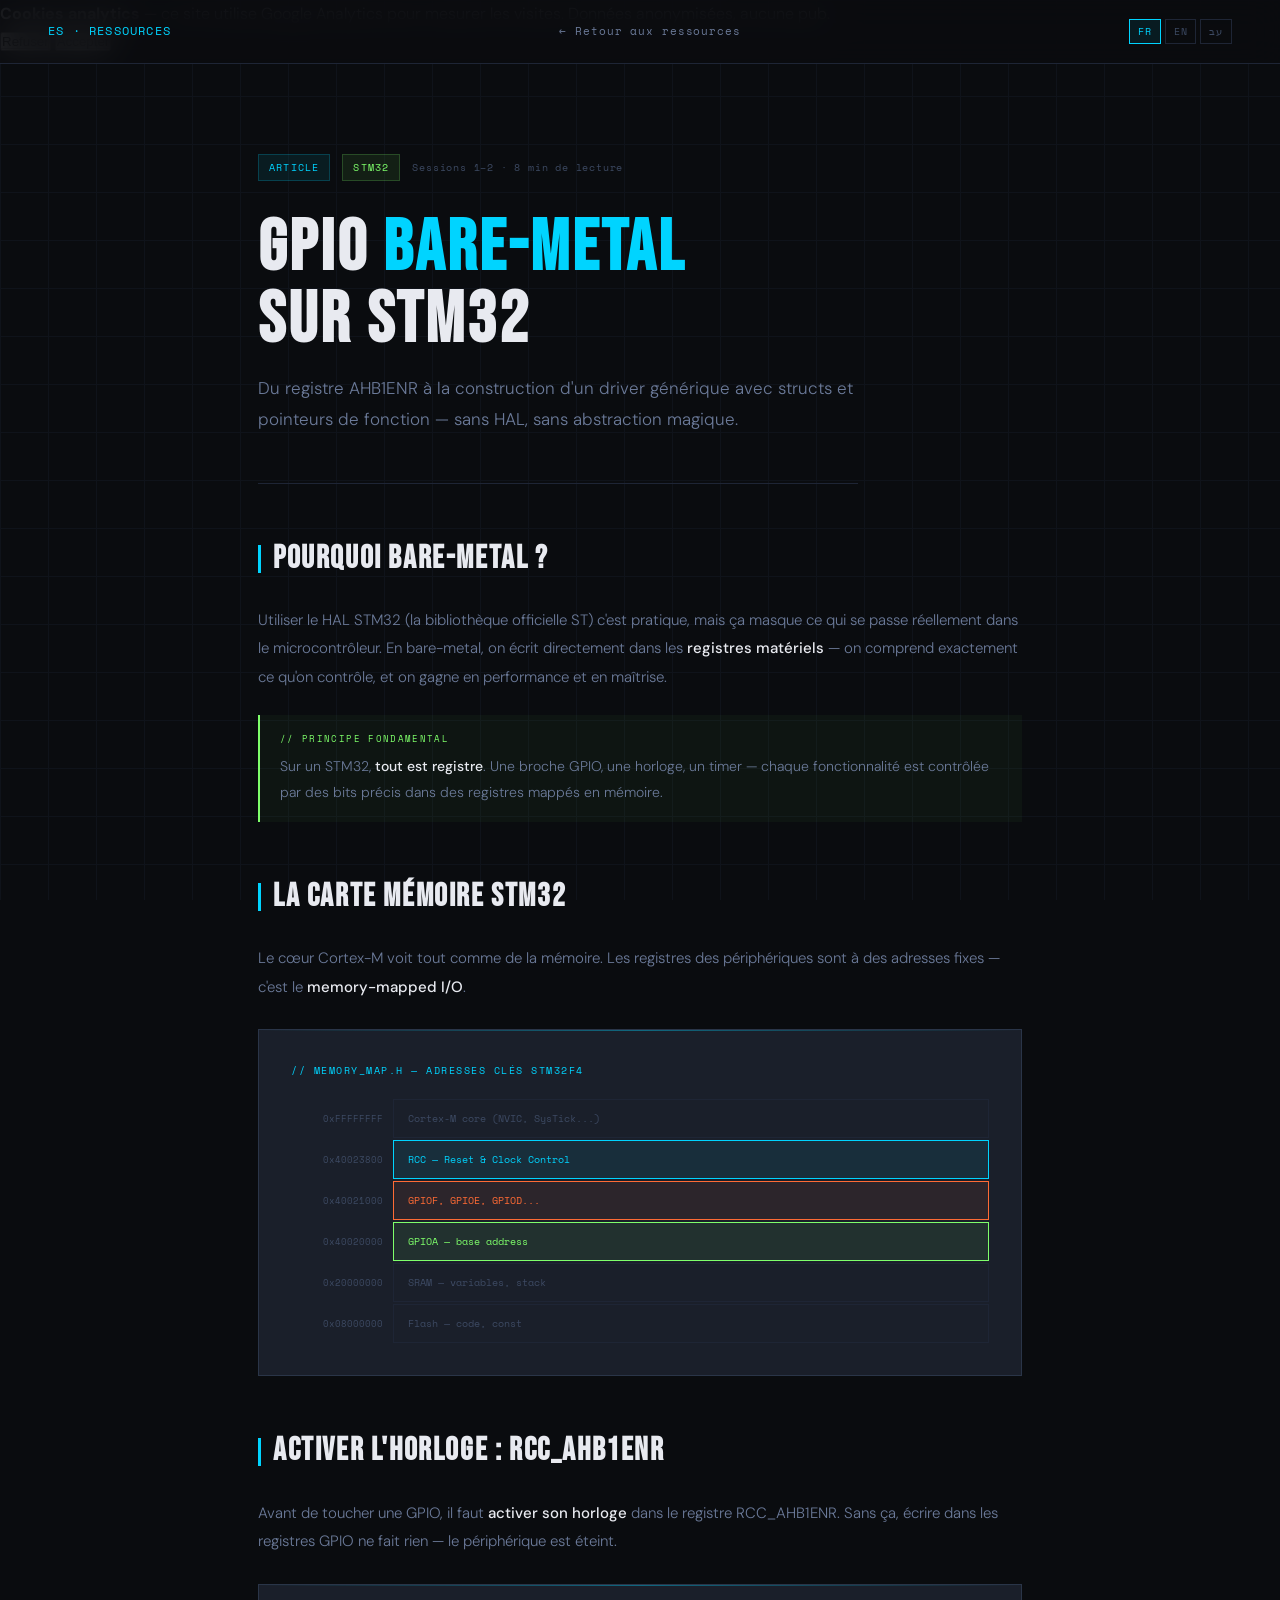
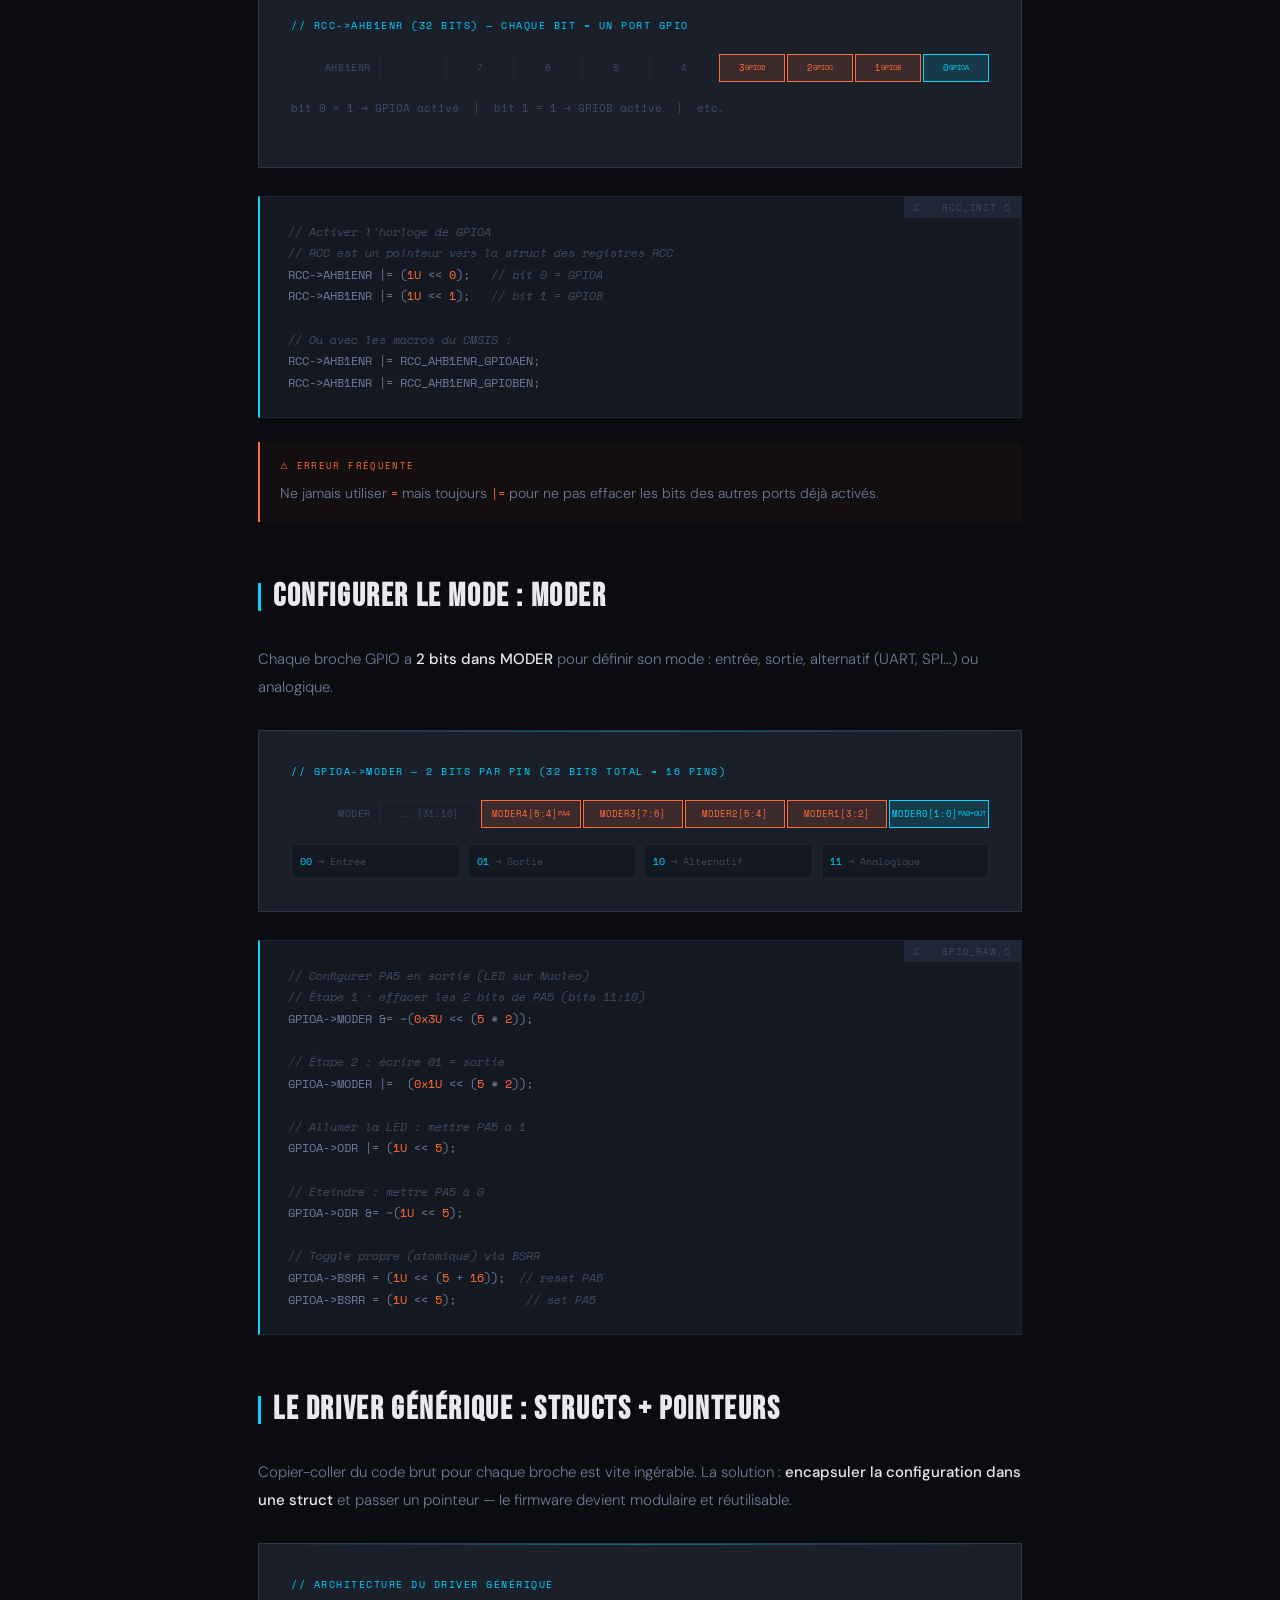
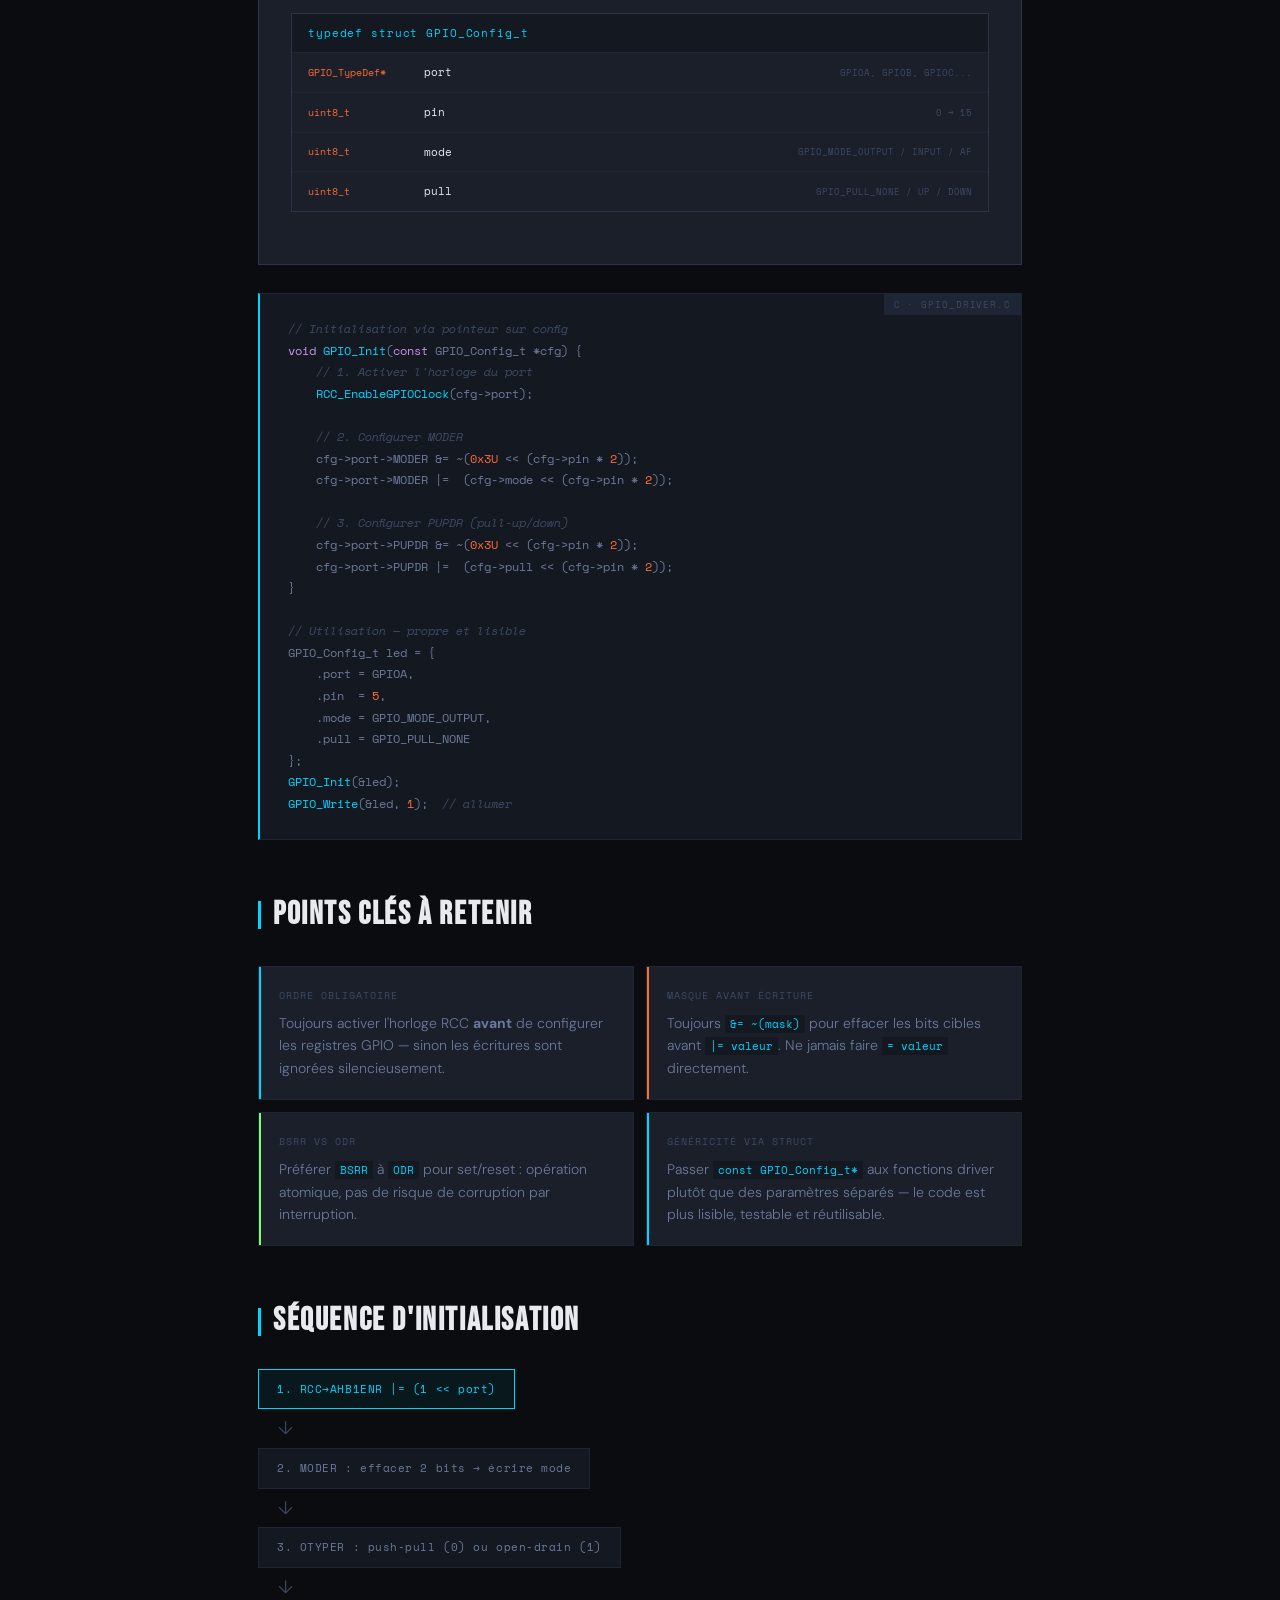
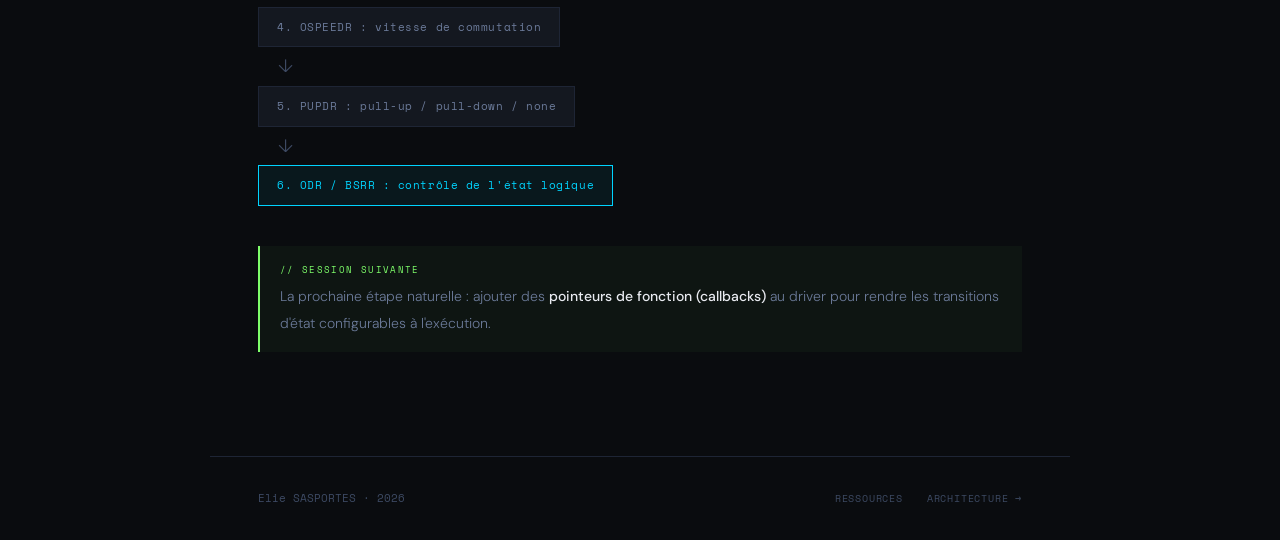
==== commit 6f61336e: "Add files via upload" ====
--- a/article-gpio.html
+++ b/article-gpio.html
@@ -129,6 +129,13 @@
 </style>
 </head>
 <body>
+<div id="cookie-banner-art" role="dialog">
+  <div class="cb-text"><strong>Cookies analytics</strong> — ce site utilise Google Analytics pour mesurer les visites. Données anonymisées, aucune pub.</div>
+  <div class="cb-actions">
+    <button class="cb-btn cb-deny" onclick="denyConsent()">Refuser</button>
+    <button class="cb-btn cb-accept" onclick="grantConsent()">Accepter</button>
+  </div>
+</div>
 
 <nav>
   <a href="index.html" class="nav-logo">ES <span style="color:var(--text-dim)">·</span> Ressources</a>
